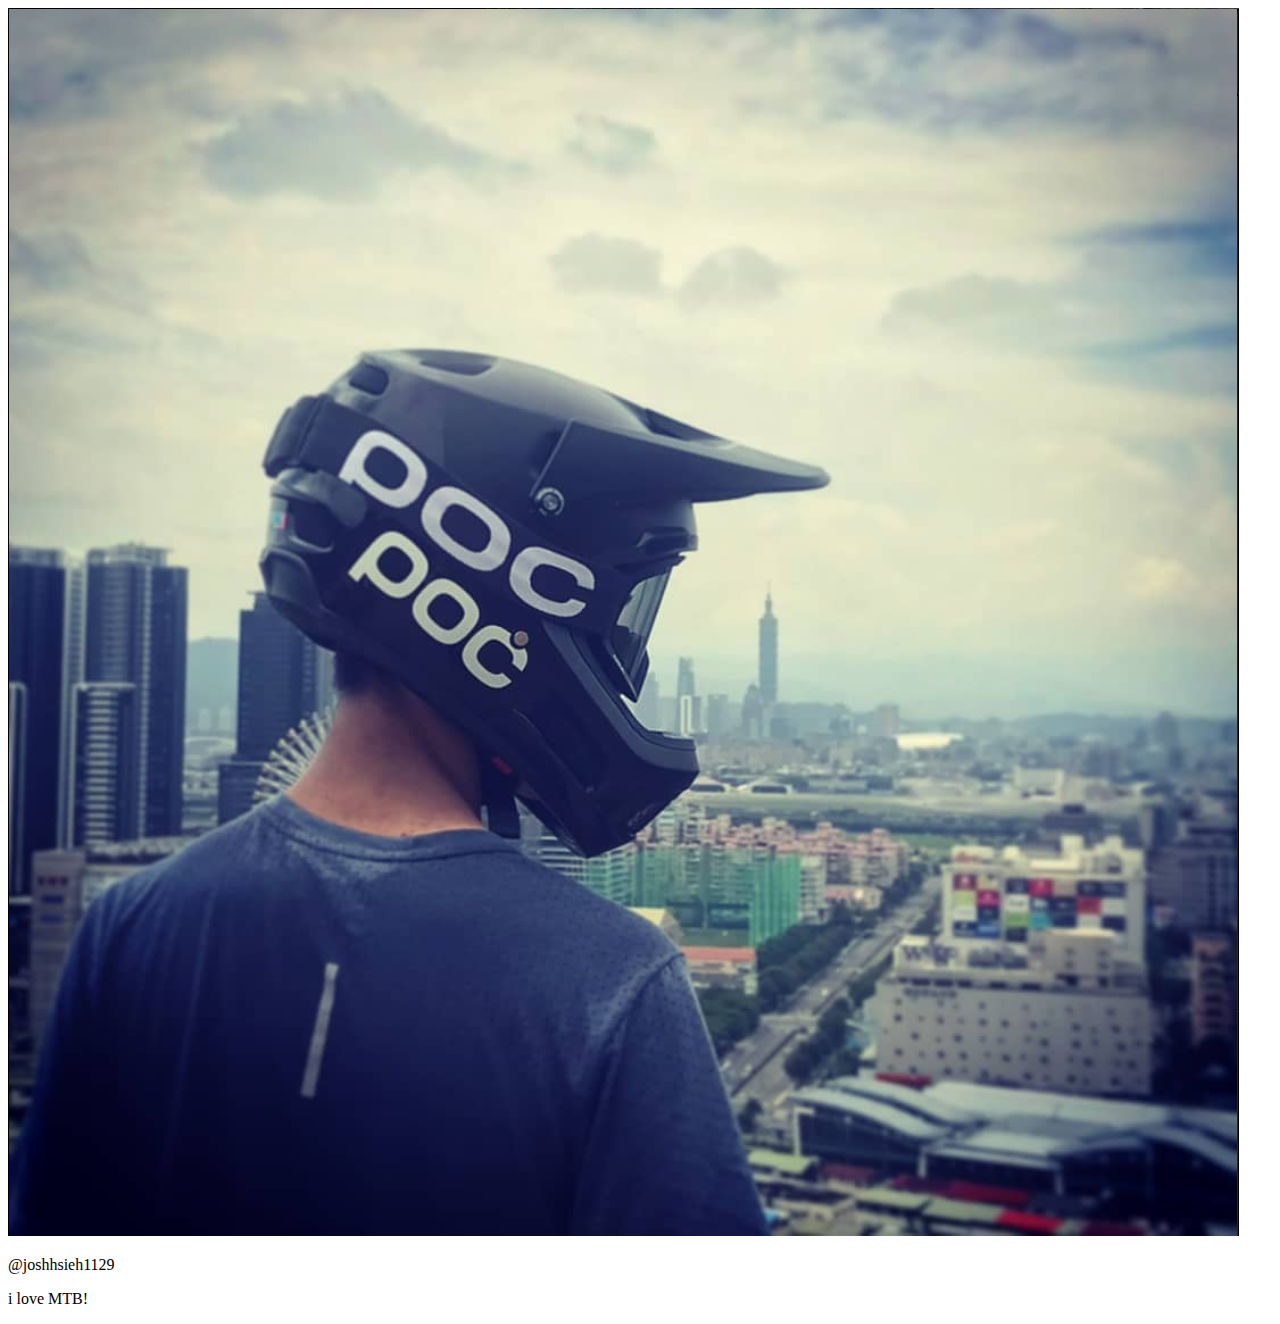
==== index.html @ 4252ea0f "new file:   "images/\351\240\255\350\262\274.png" 	new file:   index.html 	deleted:    web.html" ====
<!DOCTYPE html>
<html>
    <head>
        <title>the biKing</title>
    </head>
    <body>
        <img src="images/頭貼.png">
        <p>@joshhsieh1129</p>
        <p>i love MTB!</p>
    </body>
</html>
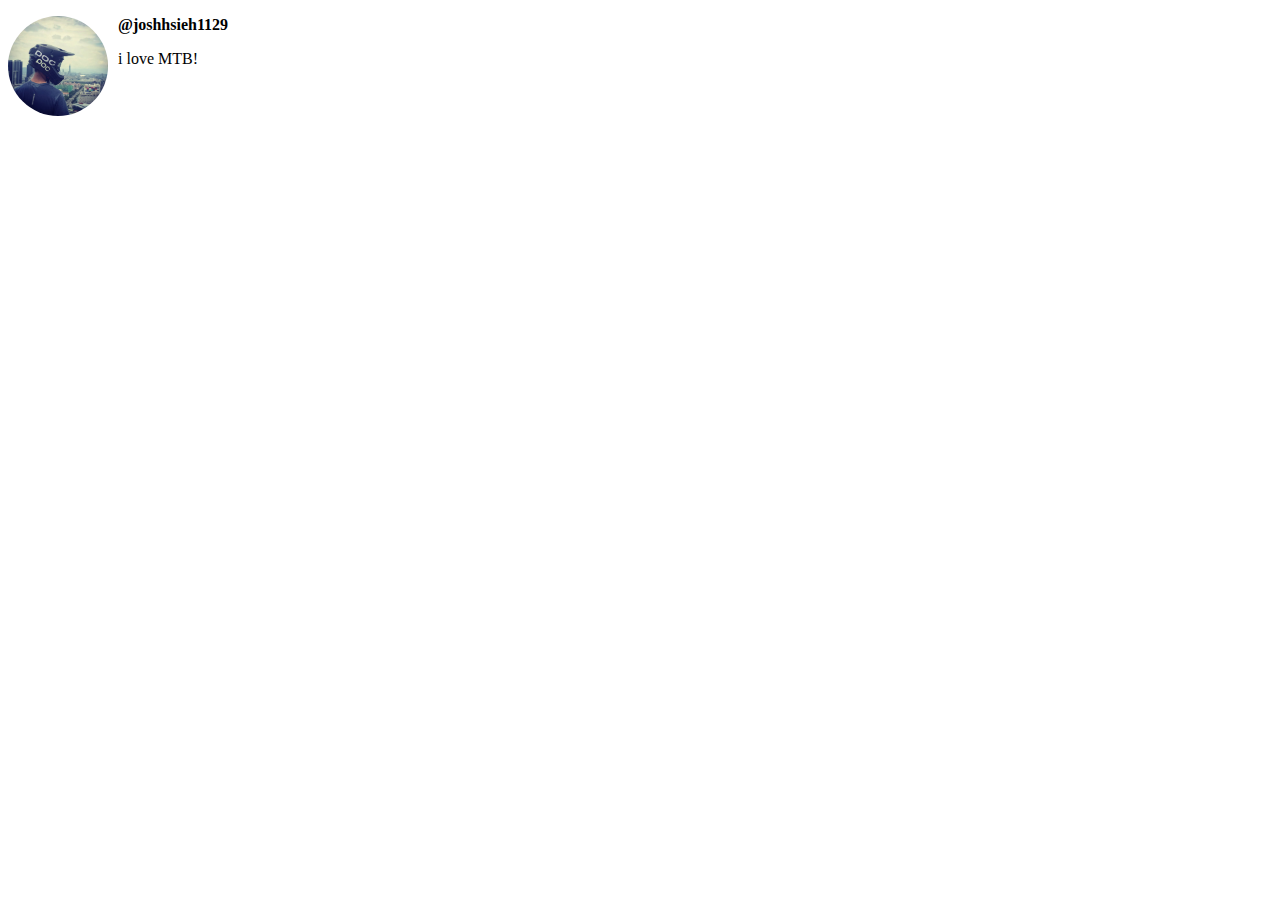
==== commit 6b826db0: "modified:   index.html" ====
--- a/index.html
+++ b/index.html
@@ -1,11 +1,22 @@
 <!DOCTYPE html>
 <html>
-    <head>
-        <title>the biKing</title>
-    </head>
-    <body>
-        <img src="images/頭貼.png">
-        <p>@joshhsieh1129</p>
-        <p>i love MTB!</p>
-    </body>
-</html>+  <head>
+    <title>the biKing</title>
+    <style>
+      img {
+        width: 100px;
+        border-radius: 50px;
+        float: left;
+        margin-right: 10px;
+      }
+      p.user_name {
+        font-weight: bold;
+      }
+    </style>
+  </head>
+  <body>
+    <img src="images/頭貼.png" />
+    <p class="user_name">@joshhsieh1129</p>
+    <p>i love MTB!</p>
+  </body>
+</html>
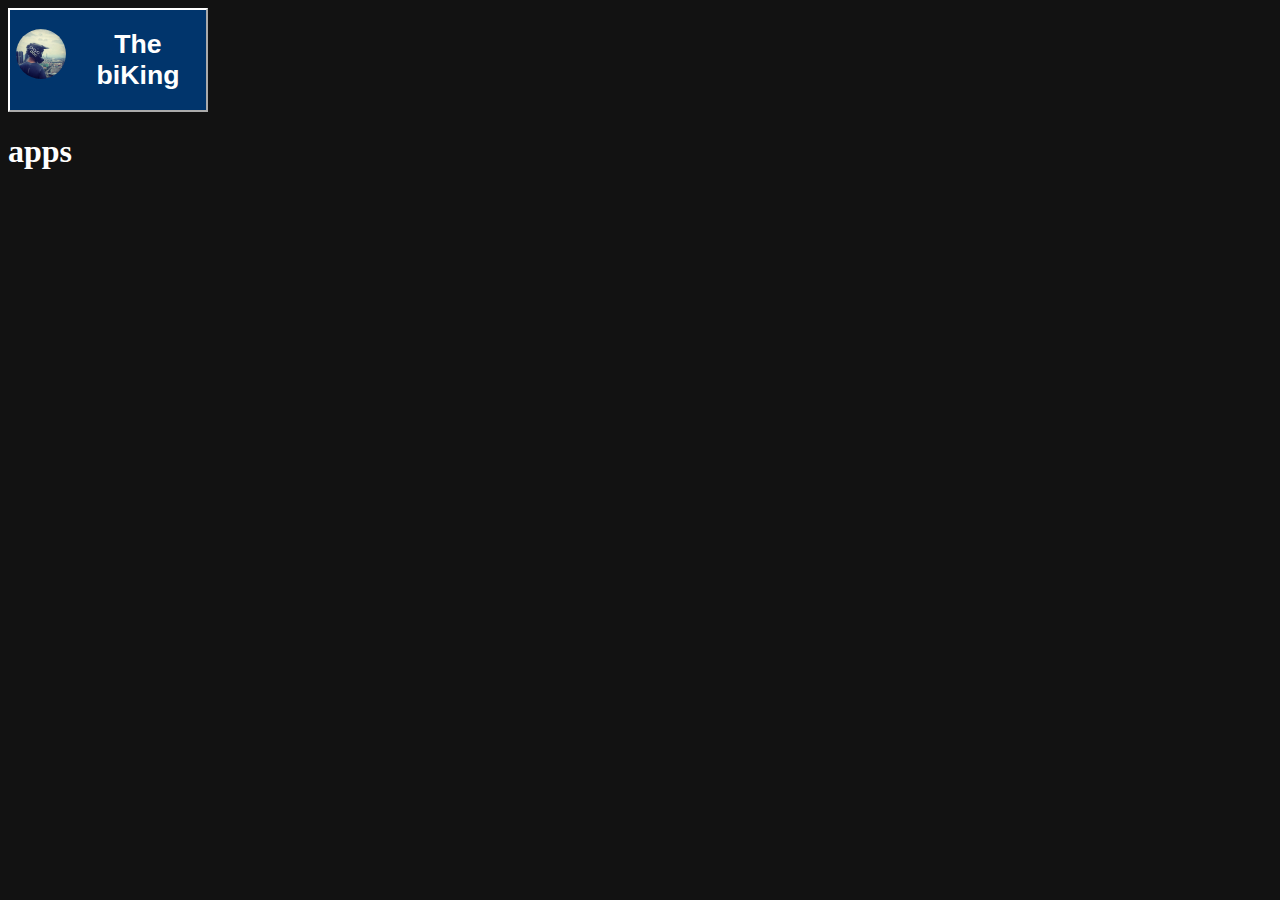
==== commit 329d118c: "new file:   index.css 	modified:   index.html 	new file:   index.js" ====
--- a/index.html
+++ b/index.html
@@ -1,22 +1,24 @@
 <!DOCTYPE html>
-<html>
+<html lang="en">
   <head>
+    <link rel="stylesheet" href="index.css">
+    <meta charset="UTF-8">
+    <meta name="viewport" content="width=device-width, initial-scale=1.0">
+    <meta name="keywords" content="HTML, CSS">
+    <meta name="description" content="place to report bug and give suggestion to the developer">
     <title>the biKing</title>
-    <style>
-      img {
-        width: 100px;
-        border-radius: 50px;
-        float: left;
-        margin-right: 10px;
-      }
-      p.user_name {
-        font-weight: bold;
-      }
-    </style>
   </head>
+
+
+
   <body>
-    <img src="images/頭貼.png" />
-    <p class="user_name">@joshhsieh1129</p>
-    <p>i love MTB!</p>
+    <button class="returnHome">
+    <div>
+        <img class="icon" src="images/頭貼.png" alt="icon">
+        <h1>The biKing</h1>
+    </div>
+    </button>
+    <h1>apps</h1>
+    <script src="index.js"></script>
   </body>
 </html>
--- a/index.css
+++ b/index.css
@@ -0,0 +1,16 @@
+:root{
+    color-scheme: dark;
+}
+img.icon {
+    width: 50px;
+    border-radius: 50px;
+    float: left;
+    margin-right: 10px;
+}
+p.user_name {
+    font-weight: bold;
+}
+button.returnHome{
+    width: 200px;
+    background-color: rgb(1, 53, 108);
+}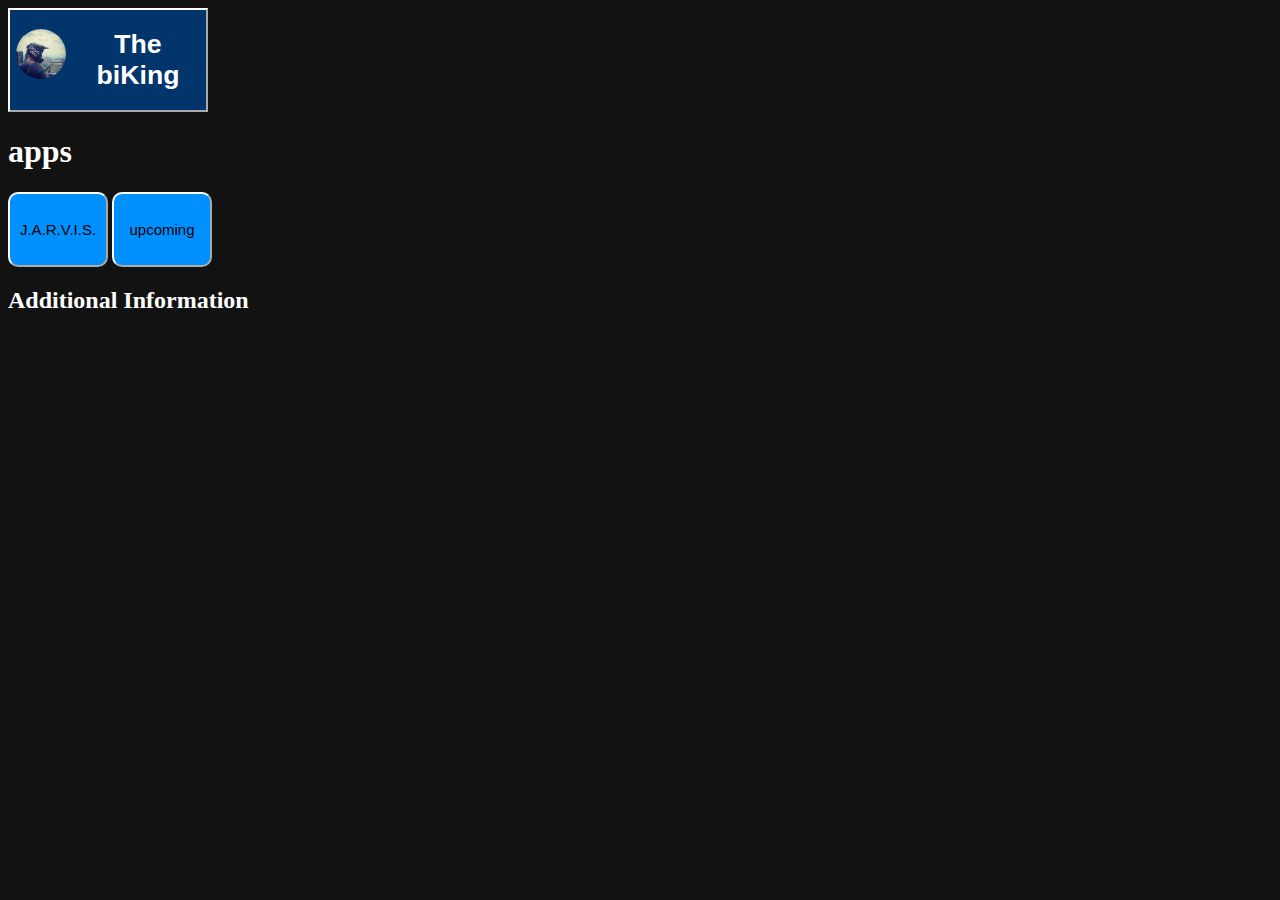
==== commit de1913f5: "modified:   index.css 	modified:   index.html 	modified:   index.js 	new file:   jarvis/jarvis.css 	" ====
--- a/index.html
+++ b/index.html
@@ -1,24 +1,29 @@
 <!DOCTYPE html>
 <html lang="en">
-  <head>
+<head>
     <link rel="stylesheet" href="index.css">
     <meta charset="UTF-8">
     <meta name="viewport" content="width=device-width, initial-scale=1.0">
     <meta name="keywords" content="HTML, CSS">
     <meta name="description" content="place to report bug and give suggestion to the developer">
     <title>the biKing</title>
-  </head>
+</head>
 
-
-
-  <body>
+<body>
     <button class="returnHome">
-    <div>
-        <img class="icon" src="images/頭貼.png" alt="icon">
-        <h1>The biKing</h1>
-    </div>
+        <div>
+            <img class="icon" src="images/頭貼.png" alt="icon">
+            <h1>The biKing</h1>
+        </div>
     </button>
     <h1>apps</h1>
+    <button class="apps" onclick="jarvis()">
+        J.A.R.V.I.S.
+    </button>
+    <button class="apps">
+        upcoming
+    </button>
+    <h2>Additional Information</h2>
     <script src="index.js"></script>
-  </body>
+</body>
 </html>
--- a/index.css
+++ b/index.css
@@ -13,4 +13,12 @@
 button.returnHome{
     width: 200px;
     background-color: rgb(1, 53, 108);
+}
+button.apps{
+    border-radius: 10px;
+    color: #000;
+    background-color: rgb(0, 145, 255);
+    font-size: 15px;
+    width: 100px;
+    height: 5em;
 }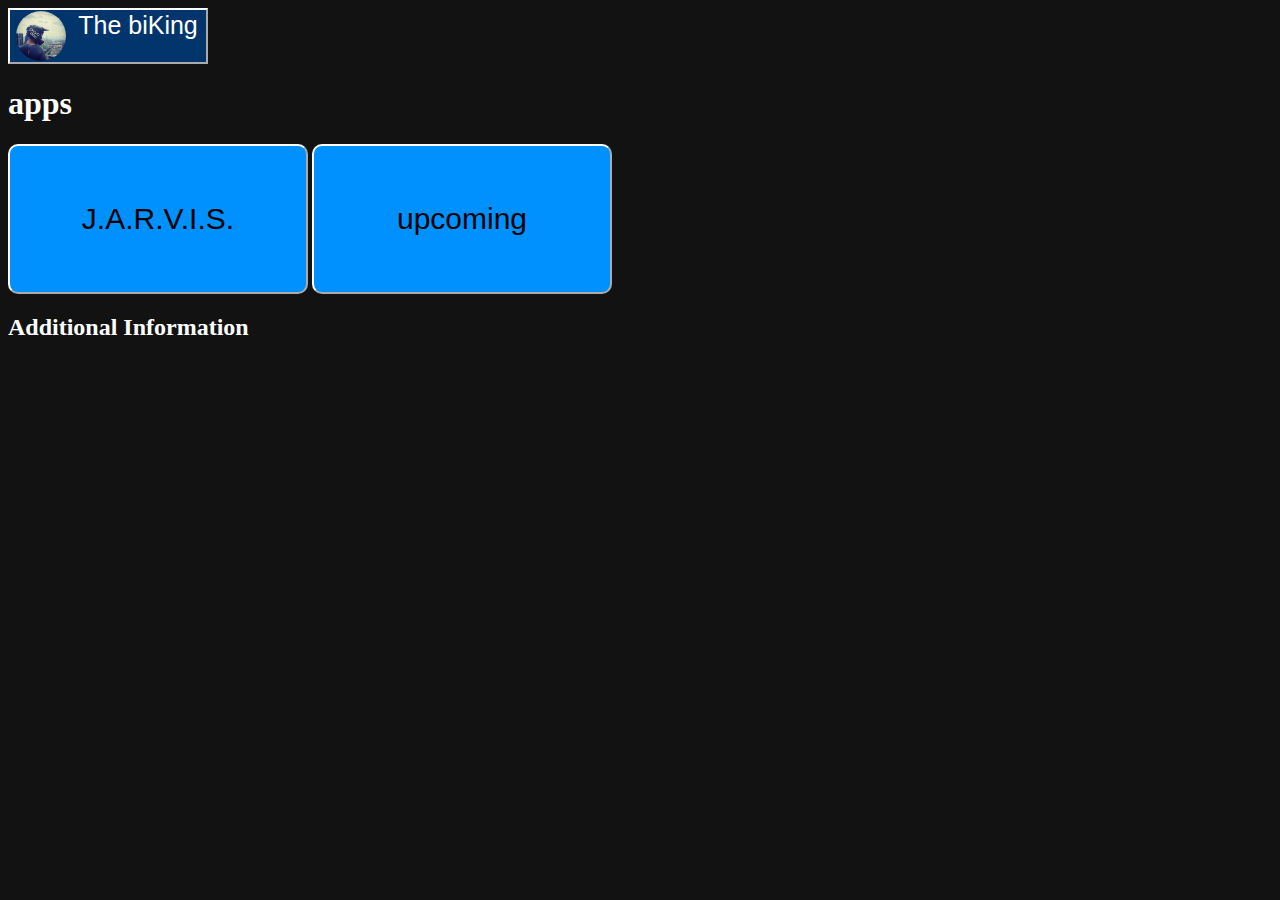
==== commit 15a64f4e: "modified:   index.css 	modified:   index.html 	modified:   jarvis/jarvis.css 	modified:   jarvis/jar" ====
--- a/index.html
+++ b/index.html
@@ -13,7 +13,7 @@
     <button class="returnHome">
         <div>
             <img class="icon" src="images/頭貼.png" alt="icon">
-            <h1>The biKing</h1>
+            The biKing
         </div>
     </button>
     <h1>apps</h1>
--- a/index.css
+++ b/index.css
@@ -7,18 +7,16 @@
     float: left;
     margin-right: 10px;
 }
-p.user_name {
-    font-weight: bold;
-}
 button.returnHome{
     width: 200px;
     background-color: rgb(1, 53, 108);
+    font-size: 25px;
 }
 button.apps{
     border-radius: 10px;
     color: #000;
     background-color: rgb(0, 145, 255);
-    font-size: 15px;
-    width: 100px;
+    font-size: 30px;
+    width: 10em;
     height: 5em;
 }